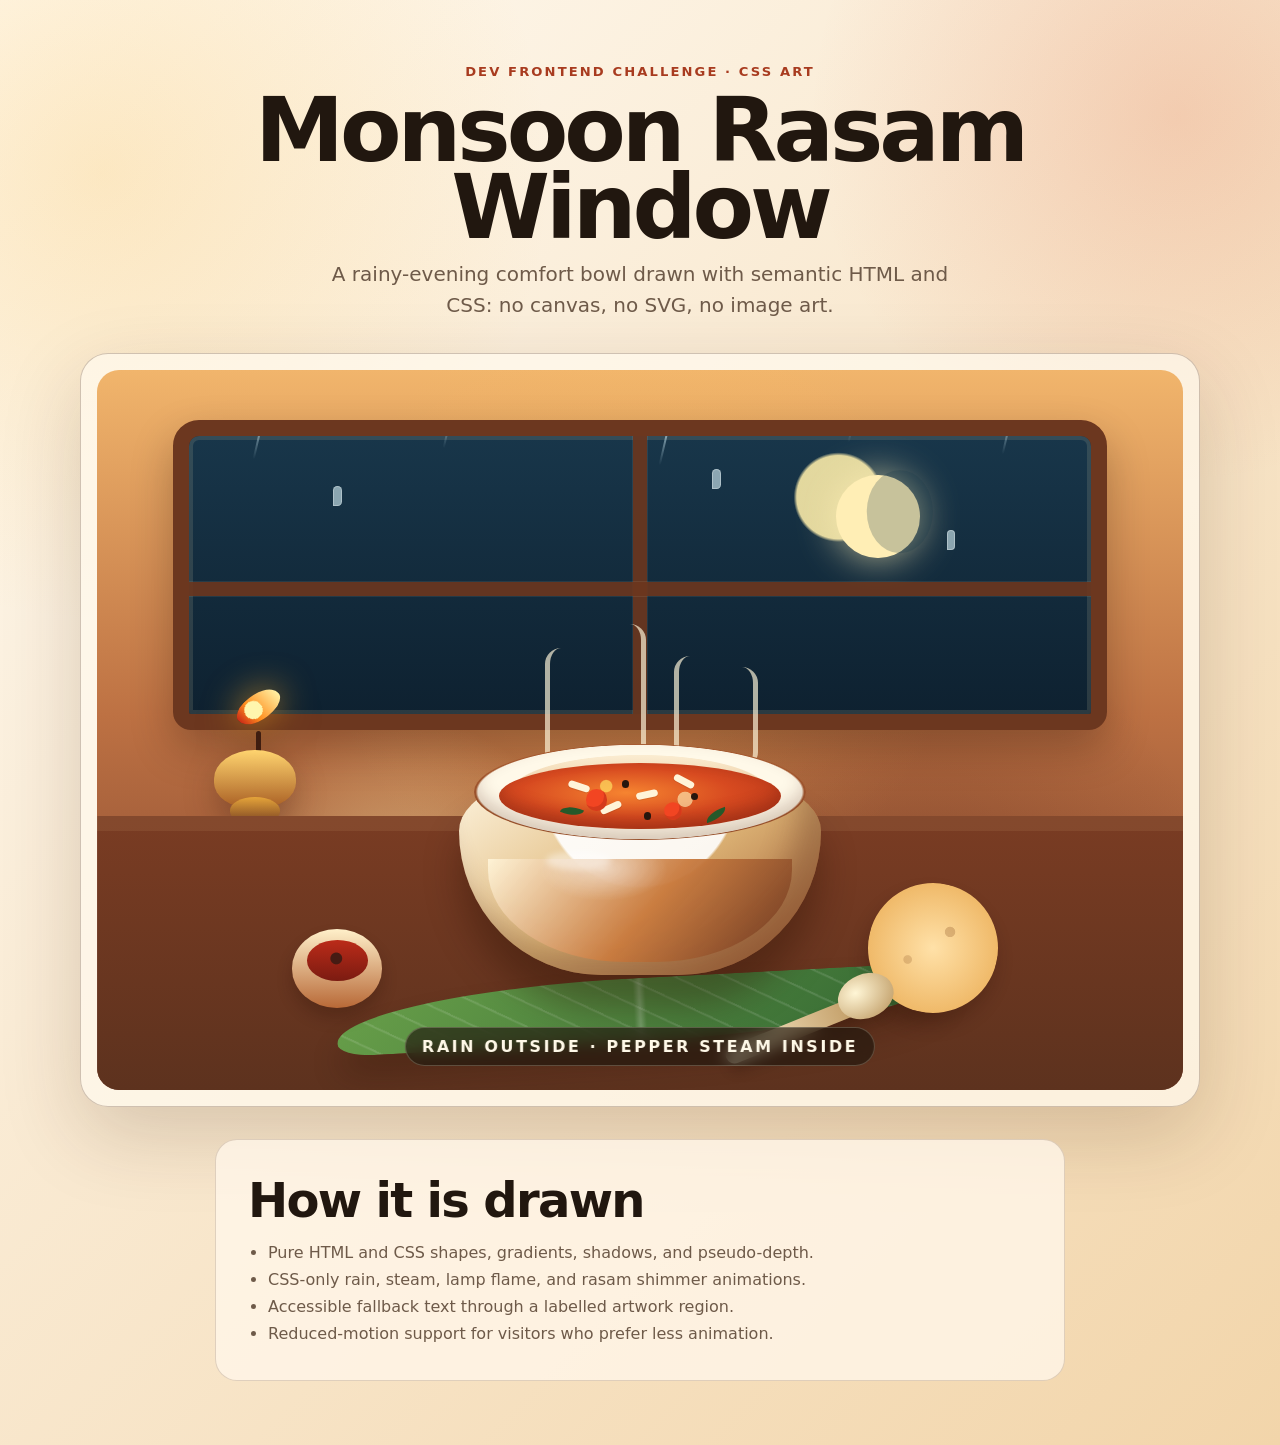
==== css-art/index.html @ fb539a8f "Add monsoon rasam CSS art entry" ====
<!doctype html>
<html lang="en">
  <head>
    <meta charset="utf-8" />
    <meta name="viewport" content="width=device-width, initial-scale=1" />
    <title>Monsoon Rasam Window | CSS Art</title>
    <meta
      name="description"
      content="A pure HTML and CSS comfort-food illustration of rasam rice on a rainy evening."
    />
    <meta property="og:title" content="Monsoon Rasam Window | CSS Art" />
    <meta
      property="og:description"
      content="A pure CSS comfort-food scene for the DEV Frontend Challenge."
    />
    <meta property="og:type" content="website" />
    <meta name="twitter:card" content="summary_large_image" />
    <link rel="stylesheet" href="styles.css" />
  </head>
  <body>
    <a class="skip-link" href="#artwork">Skip to artwork</a>

    <main class="page-shell">
      <header class="intro" aria-labelledby="page-title">
        <p class="eyebrow">DEV Frontend Challenge · CSS Art</p>
        <h1 id="page-title">
          <span>Monsoon</span>
          <span>Rasam</span>
          <span>Window</span>
        </h1>
        <p>
          A rainy-evening comfort bowl drawn with semantic HTML and CSS: no
          canvas, no SVG, no image art.
        </p>
      </header>

      <section
        id="artwork"
        class="art-card"
        aria-labelledby="art-title"
        tabindex="-1"
      >
        <div class="art-frame" role="img" aria-labelledby="art-title art-desc">
          <h2 id="art-title" class="sr-only">CSS art of rasam rice by a rainy window</h2>
          <p id="art-desc" class="sr-only">
            A warm bowl of rasam rice sits on a table with curry leaves, pepper,
            papad, a small pickle cup, drifting steam, a brass lamp, and a
            rain-speckled window behind it.
          </p>

          <div class="window" aria-hidden="true">
            <span class="moon"></span>
            <span class="window-cross vertical"></span>
            <span class="window-cross horizontal"></span>
            <span class="rain r1"></span>
            <span class="rain r2"></span>
            <span class="rain r3"></span>
            <span class="rain r4"></span>
            <span class="rain r5"></span>
            <span class="rain r6"></span>
            <span class="rain r7"></span>
            <span class="rain r8"></span>
            <span class="rain r9"></span>
            <span class="rain r10"></span>
            <span class="droplet d1"></span>
            <span class="droplet d2"></span>
            <span class="droplet d3"></span>
          </div>

          <div class="lamp" aria-hidden="true">
            <span class="flame"></span>
            <span class="wick"></span>
            <span class="lamp-bowl"></span>
            <span class="lamp-foot"></span>
          </div>

          <div class="table" aria-hidden="true">
            <span class="banana-leaf"></span>
            <span class="papad"></span>
            <span class="pickle-cup"><span></span></span>
            <span class="spoon"></span>
          </div>

          <div class="bowl-zone" aria-hidden="true">
            <span class="steam s1"></span>
            <span class="steam s2"></span>
            <span class="steam s3"></span>
            <span class="steam s4"></span>
            <div class="bowl">
              <span class="bowl-rim"></span>
              <span class="rasam"></span>
              <span class="rice-grain g1"></span>
              <span class="rice-grain g2"></span>
              <span class="rice-grain g3"></span>
              <span class="rice-grain g4"></span>
              <span class="tomato t1"></span>
              <span class="tomato t2"></span>
              <span class="pepper p1"></span>
              <span class="pepper p2"></span>
              <span class="pepper p3"></span>
              <span class="leaf l1"></span>
              <span class="leaf l2"></span>
              <span class="bowl-front"></span>
              <span class="shine"></span>
            </div>
          </div>

          <p class="caption" aria-hidden="true">
            rain outside · pepper steam inside
          </p>
        </div>
      </section>

      <section class="notes" aria-labelledby="notes-title">
        <h2 id="notes-title">How it is drawn</h2>
        <ul>
          <li>Pure HTML and CSS shapes, gradients, shadows, and pseudo-depth.</li>
          <li>CSS-only rain, steam, lamp flame, and rasam shimmer animations.</li>
          <li>Accessible fallback text through a labelled artwork region.</li>
          <li>Reduced-motion support for visitors who prefer less animation.</li>
        </ul>
      </section>
    </main>
  </body>
</html>
---- css-art/styles.css ----
:root {
  color-scheme: light;
  --ink: #21170f;
  --muted: #6e5a49;
  --paper: #fff6e8;
  --card: #f7dfb9;
  --wood: #5d321e;
  --night: #18364a;
  --night-deep: #0e2130;
  --rain: rgba(198, 227, 237, 0.72);
  --rasam: #d74a20;
  --rasam-deep: #a82e16;
  --rice: #fff4d9;
  --leaf: #326632;
  --leaf-bright: #69a04a;
  --gold: #f7b943;
  --focus: #0f68a8;
}

* {
  box-sizing: border-box;
}

html {
  scroll-behavior: smooth;
}

body {
  min-height: 100vh;
  margin: 0;
  overflow-x: hidden;
  color: var(--ink);
  font-family:
    Inter, ui-sans-serif, system-ui, -apple-system, BlinkMacSystemFont, "Segoe UI",
    sans-serif;
  background:
    radial-gradient(circle at 8% 12%, rgba(247, 185, 67, 0.24), transparent 28rem),
    radial-gradient(circle at 92% 8%, rgba(215, 74, 32, 0.18), transparent 23rem),
    linear-gradient(135deg, #fffaf1 0%, #f2d5aa 100%);
}

.skip-link {
  position: fixed;
  left: 1rem;
  top: 1rem;
  z-index: 10;
  padding: 0.7rem 1rem;
  color: #fff;
  background: var(--ink);
  border-radius: 999px;
  transform: translateY(-150%);
  transition: transform 160ms ease;
}

.skip-link:focus {
  transform: translateY(0);
}

.page-shell {
  width: min(1120px, calc(100% - 2rem));
  margin: 0 auto;
  padding: 4rem 0;
}

.intro {
  display: grid;
  gap: 0.8rem;
  max-width: 800px;
  margin: 0 auto 2rem;
  text-align: center;
  overflow-wrap: anywhere;
}

.eyebrow {
  margin: 0;
  color: #a83b1f;
  font-size: 0.82rem;
  font-weight: 900;
  letter-spacing: 0.16em;
  text-transform: uppercase;
}

h1,
h2,
p {
  margin-top: 0;
}

h1 {
  margin-bottom: 0;
  font-size: clamp(2.9rem, 7vw, 6.9rem);
  line-height: 0.86;
  letter-spacing: -0.045em;
}

h1 span {
  display: inline;
}

.intro p:last-child {
  max-width: 620px;
  margin: 0 auto;
  color: var(--muted);
  font-size: clamp(1rem, 2.2vw, 1.25rem);
  line-height: 1.55;
}

.art-card {
  padding: clamp(0.65rem, 2vw, 1rem);
  border: 1px solid rgba(60, 28, 12, 0.24);
  border-radius: 28px;
  background: rgba(255, 249, 238, 0.7);
  box-shadow: 0 28px 80px rgba(68, 35, 11, 0.18);
}

.art-card:focus {
  outline: 4px solid var(--focus);
  outline-offset: 6px;
}

.art-frame {
  position: relative;
  min-height: min(70vw, 720px);
  overflow: hidden;
  border-radius: 22px;
  background:
    radial-gradient(circle at 50% 33%, rgba(255, 199, 99, 0.26), transparent 20rem),
    linear-gradient(180deg, #f1b56c 0%, #bd7143 48%, #753d2b 100%);
  isolation: isolate;
}

.art-frame::before {
  content: "";
  position: absolute;
  inset: 0;
  z-index: -1;
  background:
    radial-gradient(circle at 28% 75%, rgba(255, 236, 169, 0.58), transparent 12rem),
    radial-gradient(circle at 76% 75%, rgba(94, 45, 28, 0.32), transparent 18rem);
}

.window {
  position: absolute;
  left: 7%;
  top: 7%;
  width: 86%;
  height: 43%;
  overflow: hidden;
  border: clamp(8px, 1.3vw, 16px) solid #6c371f;
  border-radius: 26px 26px 18px 18px;
  background:
    radial-gradient(circle at 72% 22%, rgba(255, 239, 171, 0.88) 0 2.6rem, transparent 2.8rem),
    linear-gradient(180deg, var(--night) 0%, var(--night-deep) 100%);
  box-shadow:
    inset 0 0 0 4px rgba(255, 235, 185, 0.12),
    0 18px 42px rgba(33, 16, 8, 0.28);
}

.moon {
  position: absolute;
  right: 19%;
  top: 14%;
  width: 5.2rem;
  aspect-ratio: 1;
  border-radius: 50%;
  background: #ffeeb5;
  box-shadow: 0 0 38px rgba(255, 238, 181, 0.72);
}

.moon::after {
  content: "";
  position: absolute;
  inset: 0 0 0 1.1rem;
  border-radius: 50%;
  background: rgba(24, 54, 74, 0.24);
  transform: translate(0.8rem, -0.3rem);
}

.window-cross {
  position: absolute;
  background: rgba(108, 55, 31, 0.9);
  box-shadow: 0 0 0 1px rgba(255, 240, 204, 0.08);
}

.window-cross.vertical {
  left: calc(50% - 0.45rem);
  top: 0;
  width: 0.9rem;
  height: 100%;
}

.window-cross.horizontal {
  left: 0;
  top: calc(55% - 0.45rem);
  width: 100%;
  height: 0.9rem;
}

.rain {
  position: absolute;
  width: 2px;
  height: 4.6rem;
  border-radius: 999px;
  background: linear-gradient(180deg, transparent, var(--rain), transparent);
  transform: rotate(13deg);
  animation: rain-fall 950ms linear infinite;
}

.r1 { left: 8%; top: -18%; animation-delay: -120ms; }
.r2 { left: 18%; top: -35%; animation-delay: -420ms; }
.r3 { left: 29%; top: -22%; animation-delay: -620ms; }
.r4 { left: 41%; top: -40%; animation-delay: -60ms; }
.r5 { left: 53%; top: -16%; animation-delay: -320ms; }
.r6 { left: 63%; top: -33%; animation-delay: -520ms; }
.r7 { left: 74%; top: -24%; animation-delay: -720ms; }
.r8 { left: 83%; top: -39%; animation-delay: -220ms; }
.r9 { left: 91%; top: -20%; animation-delay: -820ms; }
.r10 { left: 35%; top: -50%; animation-delay: -270ms; }

.droplet {
  position: absolute;
  width: 0.55rem;
  height: 1.25rem;
  border-radius: 999px 999px 999px 40%;
  background: rgba(212, 237, 244, 0.62);
  box-shadow: inset 0 0 0 1px rgba(255, 255, 255, 0.3);
  animation: droplet-slide 4.6s ease-in-out infinite;
}

.d1 { left: 16%; top: 18%; }
.d2 { left: 58%; top: 12%; animation-delay: -1.8s; }
.d3 { left: 84%; top: 34%; animation-delay: -2.7s; }

.table {
  position: absolute;
  inset: auto 0 0;
  height: 38%;
  background:
    linear-gradient(90deg, rgba(255, 255, 255, 0.05) 0 1px, transparent 1px 6rem),
    linear-gradient(180deg, #7a3c23 0%, var(--wood) 100%);
  box-shadow: inset 0 15px 0 rgba(255, 223, 165, 0.08);
}

.banana-leaf {
  position: absolute;
  left: 22%;
  bottom: 18%;
  width: 56%;
  height: 23%;
  border-radius: 50% 6% 50% 6% / 80% 20% 80% 20%;
  background:
    linear-gradient(90deg, transparent 49%, rgba(255, 255, 255, 0.22) 50%, transparent 51%),
    repeating-linear-gradient(28deg, transparent 0 1.2rem, rgba(255, 255, 255, 0.12) 1.25rem 1.35rem),
    linear-gradient(135deg, var(--leaf-bright), var(--leaf));
  transform: rotate(-3deg);
  box-shadow: 0 20px 30px rgba(34, 12, 4, 0.24);
}

.bowl-zone {
  position: absolute;
  left: 50%;
  bottom: 16%;
  width: min(38vw, 430px);
  aspect-ratio: 1.25;
  transform: translateX(-50%);
}

.bowl {
  position: absolute;
  left: 8%;
  right: 8%;
  bottom: 0;
  height: 62%;
  border-radius: 50% 50% 42% 42% / 35% 35% 72% 72%;
  background:
    radial-gradient(ellipse at 50% 10%, rgba(255, 255, 255, 0.9) 0 38%, transparent 39%),
    linear-gradient(145deg, #fff8e6 0%, #e0b879 52%, #9b552e 100%);
  box-shadow:
    inset -22px -28px 28px rgba(93, 50, 30, 0.32),
    0 32px 34px rgba(41, 14, 4, 0.34);
}

.bowl-rim {
  position: absolute;
  left: 4%;
  top: -8%;
  width: 92%;
  height: 45%;
  border-radius: 50%;
  background:
    radial-gradient(ellipse at 50% 50%, transparent 0 54%, #fff9e9 55% 69%, #a85c32 70%),
    linear-gradient(180deg, #fff7e1, #d99b58);
  box-shadow: inset 0 -10px 18px rgba(82, 38, 20, 0.24);
}

.rasam {
  position: absolute;
  left: 11%;
  top: 1%;
  width: 78%;
  height: 31%;
  border-radius: 50%;
  background:
    radial-gradient(circle at 38% 35%, rgba(255, 223, 97, 0.7) 0 0.35rem, transparent 0.42rem),
    radial-gradient(circle at 66% 55%, rgba(255, 245, 190, 0.6) 0 0.45rem, transparent 0.5rem),
    radial-gradient(ellipse at 45% 45%, #f68430 0%, var(--rasam) 48%, var(--rasam-deep) 100%);
  box-shadow: inset 0 -9px 15px rgba(94, 23, 9, 0.28);
  animation: rasam-shimmer 3.2s ease-in-out infinite;
}

.rice-grain,
.tomato,
.pepper,
.leaf {
  position: absolute;
  z-index: 2;
}

.rice-grain {
  width: 1.4rem;
  height: 0.45rem;
  border-radius: 999px;
  background: var(--rice);
  box-shadow: 0 1px 0 rgba(97, 45, 20, 0.14);
}

.g1 { left: 30%; top: 10%; transform: rotate(18deg); }
.g2 { left: 49%; top: 14%; transform: rotate(-12deg); }
.g3 { left: 59%; top: 8%; transform: rotate(28deg); }
.g4 { left: 39%; top: 20%; transform: rotate(-24deg); }

.tomato {
  width: 1.35rem;
  aspect-ratio: 1;
  border-radius: 50%;
  background: #f24522;
  box-shadow: inset -3px -4px 0 rgba(122, 21, 11, 0.24);
}

.t1 { left: 35%; top: 13%; }
.t2 { left: 56%; top: 18%; transform: scale(0.8); }

.pepper {
  width: 0.45rem;
  aspect-ratio: 1;
  border-radius: 50%;
  background: #27160e;
}

.p1 { left: 45%; top: 9%; }
.p2 { left: 64%; top: 15%; }
.p3 { left: 51%; top: 24%; }

.leaf {
  width: 1.35rem;
  height: 0.62rem;
  border-radius: 100% 0;
  background: #25592a;
}

.l1 { left: 28%; top: 21%; transform: rotate(22deg); }
.l2 { left: 68%; top: 23%; transform: rotate(-18deg); }

.bowl-front {
  position: absolute;
  left: 8%;
  right: 8%;
  bottom: 6%;
  height: 48%;
  border-radius: 0 0 45% 45% / 0 0 90% 90%;
  background:
    radial-gradient(ellipse at 38% 10%, rgba(255, 255, 255, 0.48), transparent 24%),
    linear-gradient(130deg, rgba(255, 246, 218, 0.9), rgba(201, 123, 63, 0.96) 52%, rgba(104, 52, 31, 0.92));
}

.shine {
  position: absolute;
  left: 24%;
  top: 42%;
  width: 18%;
  height: 9%;
  border-radius: 50%;
  background: rgba(255, 255, 255, 0.42);
  filter: blur(3px);
}

.steam {
  position: absolute;
  bottom: 60%;
  width: 2rem;
  height: 8rem;
  border-radius: 999px;
  border-left: 0.34rem solid rgba(255, 246, 218, 0.68);
  filter: blur(0.3px);
  animation: steam-rise 4.4s ease-in-out infinite;
}

.s1 { left: 28%; height: 7.5rem; animation-delay: -0.2s; }
.s2 { left: 44%; height: 9rem; animation-delay: -1.3s; transform: scaleX(-1); }
.s3 { left: 58%; height: 7rem; animation-delay: -2.2s; }
.s4 { left: 70%; height: 6.3rem; animation-delay: -3s; transform: scaleX(-1); }

.papad {
  position: absolute;
  right: 17%;
  bottom: 28%;
  width: min(13vw, 130px);
  aspect-ratio: 1;
  border-radius: 50%;
  background:
    radial-gradient(circle at 60% 35%, rgba(126, 68, 23, 0.26) 0 0.3rem, transparent 0.35rem),
    radial-gradient(circle at 33% 63%, rgba(126, 68, 23, 0.21) 0 0.24rem, transparent 0.3rem),
    radial-gradient(circle at 50% 50%, #ffe1a8 0%, #e9a94f 100%);
  transform: rotate(13deg);
  box-shadow: 0 12px 18px rgba(37, 13, 4, 0.24);
}

.pickle-cup {
  position: absolute;
  left: 18%;
  bottom: 30%;
  width: min(9vw, 90px);
  aspect-ratio: 1.15;
  border-radius: 50%;
  background: linear-gradient(180deg, #fff0ca, #b86937);
  box-shadow: 0 10px 16px rgba(37, 13, 4, 0.24);
}

.pickle-cup span {
  position: absolute;
  inset: 14% 16% 34%;
  border-radius: 50%;
  background:
    radial-gradient(circle at 48% 45%, #461b13 0 0.34rem, transparent 0.4rem),
    linear-gradient(180deg, #bb2b19, #7b1b11);
}

.spoon {
  position: absolute;
  right: 27%;
  bottom: 20%;
  width: min(18vw, 170px);
  height: 1.1rem;
  border-radius: 999px;
  background: linear-gradient(90deg, #fff4d5, #c7a46f 74%, #755331);
  transform: rotate(-22deg);
  box-shadow: 0 9px 12px rgba(37, 13, 4, 0.22);
}

.spoon::before {
  content: "";
  position: absolute;
  right: -0.7rem;
  top: -1.1rem;
  width: 3.6rem;
  height: 2.7rem;
  border-radius: 50%;
  background: radial-gradient(ellipse at 35% 35%, #fff6d6, #b89158);
}

.lamp {
  position: absolute;
  left: 9%;
  bottom: 34%;
  width: min(12vw, 120px);
  height: min(18vw, 170px);
  filter: drop-shadow(0 13px 15px rgba(32, 11, 4, 0.25));
}

.flame {
  position: absolute;
  left: 42%;
  top: 5%;
  width: 1.7rem;
  height: 3rem;
  border-radius: 65% 35% 65% 35%;
  background:
    radial-gradient(circle at 45% 62%, #fff6ad 0 27%, transparent 28%),
    linear-gradient(180deg, #fff1a4, #ff8f1f 65%, #ca2b16);
  transform: rotate(45deg);
  animation: flame-dance 1.2s ease-in-out infinite;
  box-shadow: 0 0 34px rgba(255, 176, 48, 0.7);
}

.wick {
  position: absolute;
  left: 51%;
  top: 33%;
  width: 0.3rem;
  height: 2.2rem;
  border-radius: 999px;
  background: #3f1d10;
}

.lamp-bowl {
  position: absolute;
  left: 16%;
  bottom: 22%;
  width: 68%;
  height: 34%;
  border-radius: 50% 50% 44% 44%;
  background: linear-gradient(180deg, #ffd46f, #a95f24);
}

.lamp-foot {
  position: absolute;
  left: 29%;
  bottom: 12%;
  width: 42%;
  height: 16%;
  border-radius: 50%;
  background: linear-gradient(180deg, #e5a43a, #743d20);
}

.caption {
  position: absolute;
  left: 50%;
  bottom: 1.5rem;
  width: max-content;
  max-width: calc(100% - 2rem);
  margin: 0;
  padding: 0.55rem 1rem;
  color: #fff9e8;
  font-size: clamp(0.8rem, 1.7vw, 1rem);
  font-weight: 900;
  letter-spacing: 0.16em;
  text-transform: uppercase;
  background: rgba(33, 23, 15, 0.66);
  border: 1px solid rgba(255, 244, 217, 0.22);
  border-radius: 999px;
  transform: translateX(-50%);
  backdrop-filter: blur(8px);
}

.notes {
  max-width: 850px;
  margin: 2rem auto 0;
  padding: clamp(1.2rem, 3vw, 2rem);
  border-radius: 22px;
  background: rgba(255, 246, 232, 0.82);
  border: 1px solid rgba(87, 45, 20, 0.18);
}

.notes h2 {
  margin-bottom: 0.7rem;
  font-size: clamp(1.7rem, 4vw, 3rem);
  letter-spacing: -0.035em;
}

.notes ul {
  margin: 0;
  padding-left: 1.25rem;
  color: var(--muted);
  line-height: 1.7;
}

.sr-only {
  position: absolute;
  width: 1px;
  height: 1px;
  overflow: hidden;
  clip: rect(0, 0, 0, 0);
  white-space: nowrap;
}

@keyframes rain-fall {
  from {
    transform: translate3d(0, -35%, 0) rotate(13deg);
  }
  to {
    transform: translate3d(-1.5rem, 155%, 0) rotate(13deg);
  }
}

@keyframes droplet-slide {
  0%,
  25% {
    transform: translateY(0);
    opacity: 0.85;
  }
  70% {
    opacity: 0.48;
  }
  100% {
    transform: translateY(12rem);
    opacity: 0;
  }
}

@keyframes steam-rise {
  0% {
    opacity: 0;
    transform: translateY(1.3rem) scale(0.78);
  }
  35% {
    opacity: 0.78;
  }
  100% {
    opacity: 0;
    transform: translateY(-3rem) scale(1.18);
  }
}

@keyframes rasam-shimmer {
  0%,
  100% {
    filter: saturate(1);
    transform: scale(1);
  }
  50% {
    filter: saturate(1.16) brightness(1.04);
    transform: scale(1.012);
  }
}

@keyframes flame-dance {
  0%,
  100% {
    transform: rotate(43deg) scale(0.96);
  }
  50% {
    transform: rotate(49deg) scale(1.04);
  }
}

@media (max-width: 720px) {
  .eyebrow {
    max-width: 20rem;
    margin-inline: auto;
    font-size: 0.72rem;
    line-height: 1.35;
    letter-spacing: 0.1em;
  }

  h1 {
    font-size: clamp(2.25rem, 10.8vw, 3.25rem);
    line-height: 0.92;
    letter-spacing: -0.045em;
  }

  h1 span {
    display: block;
  }

  .page-shell {
    width: min(100% - 1rem, 1120px);
    padding-block: 2rem;
  }

  .art-frame {
    min-height: 760px;
  }

  .window {
    left: 5%;
    top: 5%;
    width: 90%;
    height: 39%;
  }

  .bowl-zone {
    width: min(82vw, 380px);
    bottom: 16%;
  }

  .lamp {
    left: 7%;
    bottom: 39%;
    width: 84px;
    height: 126px;
  }

  .papad {
    right: 8%;
    bottom: 31%;
    width: 92px;
  }

  .pickle-cup {
    left: 8%;
    bottom: 28%;
    width: 72px;
  }

  .banana-leaf {
    left: 7%;
    width: 86%;
    height: 18%;
  }

  .spoon {
    right: 18%;
    bottom: 20%;
    width: 128px;
  }

  .caption {
    width: auto;
    max-width: calc(100% - 1rem);
    text-align: center;
    white-space: normal;
  }
}

@media (max-width: 430px) {
  .art-card {
    padding: 0.45rem;
    border-radius: 20px;
  }

  .art-frame {
    border-radius: 16px;
  }

  .intro p:last-child {
    font-size: 1rem;
    max-width: 21rem;
  }
}

@media (prefers-reduced-motion: reduce) {
  *,
  *::before,
  *::after {
    scroll-behavior: auto !important;
    animation-duration: 0.01ms !important;
    animation-iteration-count: 1 !important;
    transition-duration: 0.01ms !important;
  }
}
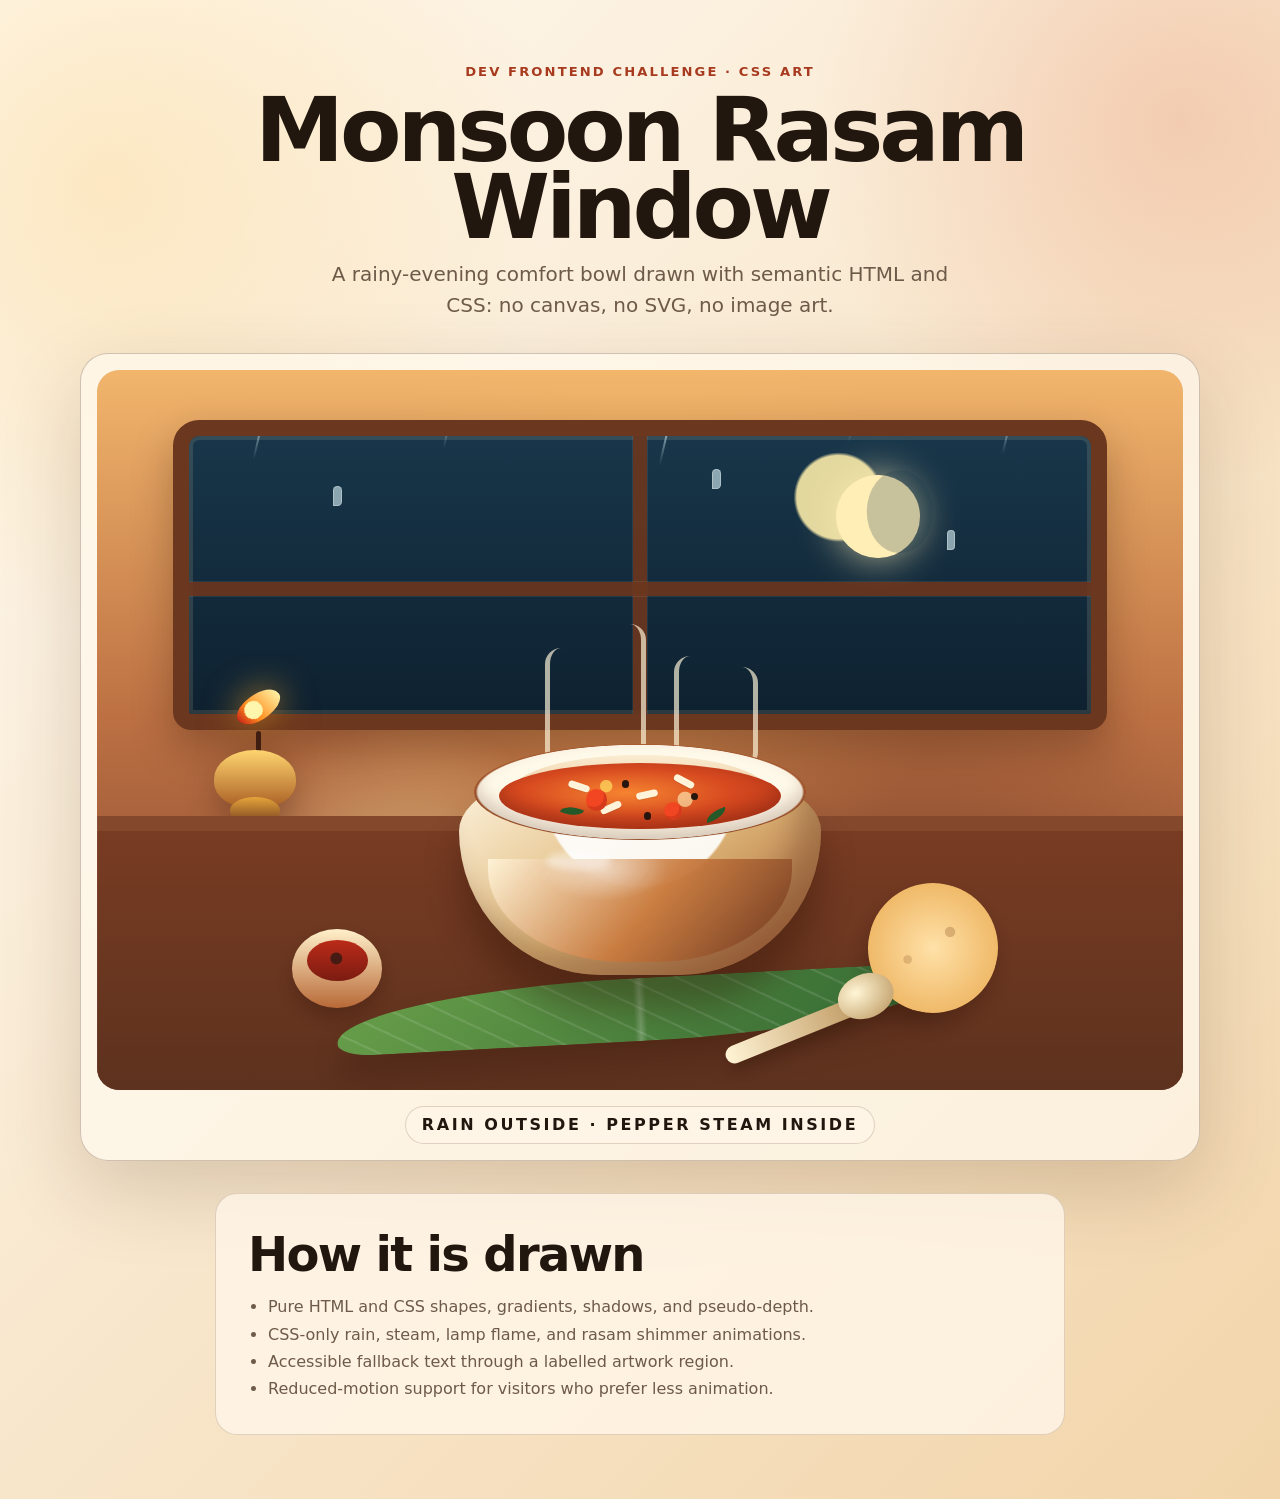
==== commit fac7f472: "Move CSS art caption below frame" ====
--- a/css-art/index.html
+++ b/css-art/index.html
@@ -105,10 +105,8 @@
             </div>
           </div>
 
-          <p class="caption" aria-hidden="true">
-            rain outside · pepper steam inside
-          </p>
         </div>
+        <p class="art-caption">rain outside · pepper steam inside</p>
       </section>
 
       <section class="notes" aria-labelledby="notes-title">
--- a/css-art/styles.css
+++ b/css-art/styles.css
@@ -512,24 +512,20 @@
   background: linear-gradient(180deg, #e5a43a, #743d20);
 }
 
-.caption {
-  position: absolute;
-  left: 50%;
-  bottom: 1.5rem;
-  width: max-content;
-  max-width: calc(100% - 2rem);
-  margin: 0;
+.art-caption {
+  width: fit-content;
+  max-width: 100%;
+  margin: 1rem auto 0;
   padding: 0.55rem 1rem;
-  color: #fff9e8;
+  color: var(--ink);
   font-size: clamp(0.8rem, 1.7vw, 1rem);
   font-weight: 900;
   letter-spacing: 0.16em;
+  text-align: center;
   text-transform: uppercase;
-  background: rgba(33, 23, 15, 0.66);
-  border: 1px solid rgba(255, 244, 217, 0.22);
+  background: rgba(255, 246, 232, 0.72);
+  border: 1px solid rgba(87, 45, 20, 0.18);
   border-radius: 999px;
-  transform: translateX(-50%);
-  backdrop-filter: blur(8px);
 }
 
 .notes {
@@ -694,10 +690,9 @@
     width: 128px;
   }
 
-  .caption {
+  .art-caption {
     width: auto;
     max-width: calc(100% - 1rem);
-    text-align: center;
     white-space: normal;
   }
 }
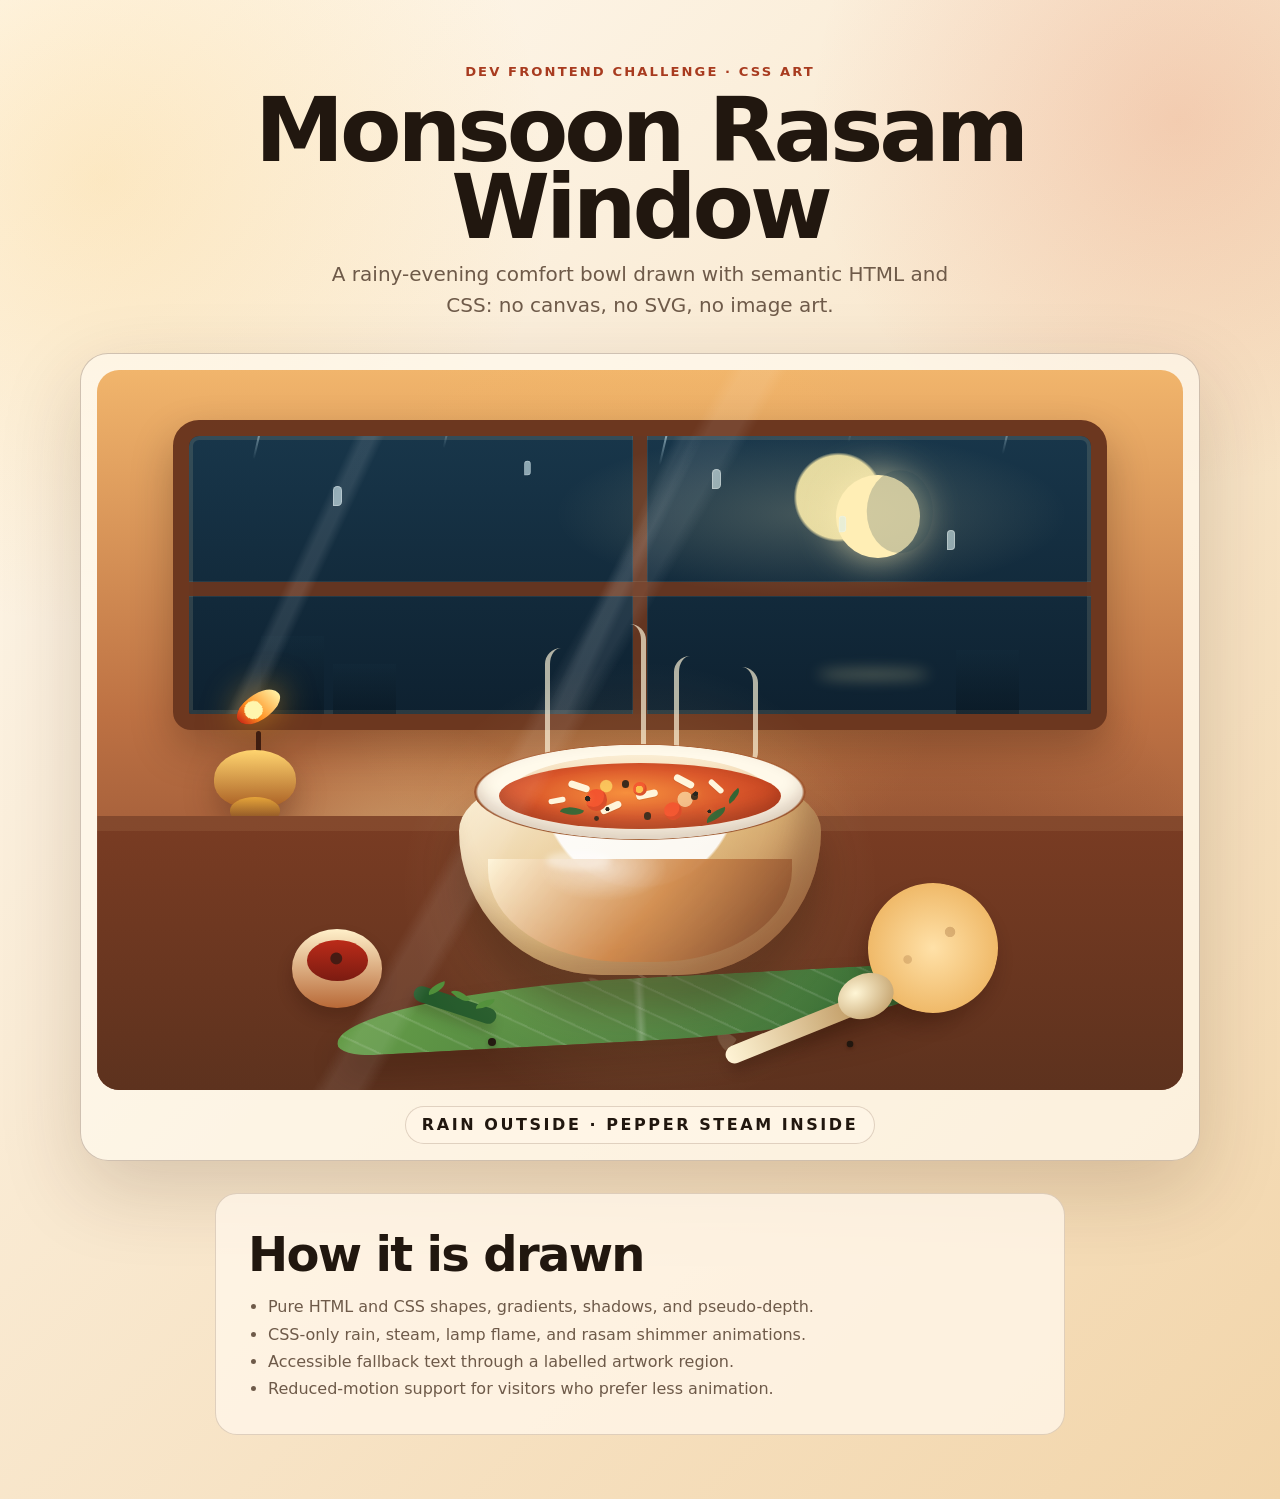
==== commit 87523a84: "Enhance monsoon rasam CSS art detail" ====
--- a/css-art/index.html
+++ b/css-art/index.html
@@ -49,7 +49,11 @@
           </p>
 
           <div class="window" aria-hidden="true">
+            <span class="skyline k1"></span>
+            <span class="skyline k2"></span>
+            <span class="skyline k3"></span>
             <span class="moon"></span>
+            <span class="moon-reflection"></span>
             <span class="window-cross vertical"></span>
             <span class="window-cross horizontal"></span>
             <span class="rain r1"></span>
@@ -62,9 +66,15 @@
             <span class="rain r8"></span>
             <span class="rain r9"></span>
             <span class="rain r10"></span>
+            <span class="rain r11"></span>
+            <span class="rain r12"></span>
+            <span class="rain r13"></span>
+            <span class="rain r14"></span>
             <span class="droplet d1"></span>
             <span class="droplet d2"></span>
             <span class="droplet d3"></span>
+            <span class="droplet d4"></span>
+            <span class="droplet d5"></span>
           </div>
 
           <div class="lamp" aria-hidden="true">
@@ -75,9 +85,14 @@
           </div>
 
           <div class="table" aria-hidden="true">
+            <span class="kolam"></span>
             <span class="banana-leaf"></span>
             <span class="papad"></span>
             <span class="pickle-cup"><span></span></span>
+            <span class="pepper-scatter ps1"></span>
+            <span class="pepper-scatter ps2"></span>
+            <span class="pepper-scatter ps3"></span>
+            <span class="curry-sprig"><span></span><span></span><span></span></span>
             <span class="spoon"></span>
           </div>
 
@@ -93,13 +108,20 @@
               <span class="rice-grain g2"></span>
               <span class="rice-grain g3"></span>
               <span class="rice-grain g4"></span>
+              <span class="rice-grain g5"></span>
+              <span class="rice-grain g6"></span>
               <span class="tomato t1"></span>
               <span class="tomato t2"></span>
+              <span class="tomato t3"></span>
               <span class="pepper p1"></span>
               <span class="pepper p2"></span>
               <span class="pepper p3"></span>
+              <span class="pepper p4"></span>
+              <span class="pepper p5"></span>
               <span class="leaf l1"></span>
               <span class="leaf l2"></span>
+              <span class="leaf l3"></span>
+              <span class="tempering"></span>
               <span class="bowl-front"></span>
               <span class="shine"></span>
             </div>
--- a/css-art/styles.css
+++ b/css-art/styles.css
@@ -139,6 +139,17 @@
     radial-gradient(circle at 76% 75%, rgba(94, 45, 28, 0.32), transparent 18rem);
 }
 
+.art-frame::after {
+  content: "";
+  position: absolute;
+  inset: 0;
+  pointer-events: none;
+  background:
+    radial-gradient(ellipse at 50% 72%, rgba(255, 225, 151, 0.18), transparent 31%),
+    linear-gradient(120deg, transparent 0 42%, rgba(255, 255, 255, 0.08) 43% 45%, transparent 46% 100%);
+  mix-blend-mode: screen;
+}
+
 .window {
   position: absolute;
   left: 7%;
@@ -156,6 +167,39 @@
     0 18px 42px rgba(33, 16, 8, 0.28);
 }
 
+.window::after {
+  content: "";
+  position: absolute;
+  inset: 0;
+  pointer-events: none;
+  background:
+    linear-gradient(115deg, transparent 0 16%, rgba(255, 255, 255, 0.1) 17% 18%, transparent 19% 47%, rgba(255, 255, 255, 0.08) 48% 49%, transparent 50%),
+    radial-gradient(ellipse at 69% 28%, rgba(255, 238, 181, 0.2), transparent 16rem);
+}
+
+.skyline {
+  position: absolute;
+  bottom: 0;
+  width: 7%;
+  background: linear-gradient(180deg, rgba(26, 56, 73, 0.2), rgba(7, 20, 30, 0.72));
+  opacity: 0.64;
+}
+
+.k1 {
+  left: 8%;
+  height: 28%;
+}
+
+.k2 {
+  left: 16%;
+  height: 18%;
+}
+
+.k3 {
+  right: 8%;
+  height: 23%;
+}
+
 .moon {
   position: absolute;
   right: 19%;
@@ -174,6 +218,18 @@
   border-radius: 50%;
   background: rgba(24, 54, 74, 0.24);
   transform: translate(0.8rem, -0.3rem);
+}
+
+.moon-reflection {
+  position: absolute;
+  right: 18%;
+  bottom: 12%;
+  width: 7rem;
+  height: 0.7rem;
+  border-radius: 50%;
+  background: rgba(255, 239, 171, 0.28);
+  filter: blur(7px);
+  animation: reflection-pulse 3.8s ease-in-out infinite;
 }
 
 .window-cross {
@@ -216,6 +272,10 @@
 .r8 { left: 83%; top: -39%; animation-delay: -220ms; }
 .r9 { left: 91%; top: -20%; animation-delay: -820ms; }
 .r10 { left: 35%; top: -50%; animation-delay: -270ms; }
+.r11 { left: 14%; top: -48%; animation-delay: -760ms; }
+.r12 { left: 47%; top: -54%; animation-delay: -510ms; }
+.r13 { left: 69%; top: -49%; animation-delay: -940ms; }
+.r14 { left: 96%; top: -44%; animation-delay: -160ms; }
 
 .droplet {
   position: absolute;
@@ -230,6 +290,8 @@
 .d1 { left: 16%; top: 18%; }
 .d2 { left: 58%; top: 12%; animation-delay: -1.8s; }
 .d3 { left: 84%; top: 34%; animation-delay: -2.7s; }
+.d4 { left: 37%; top: 8%; animation-delay: -3.4s; transform: scale(0.72); }
+.d5 { left: 72%; top: 28%; animation-delay: -0.9s; transform: scale(0.82); }
 
 .table {
   position: absolute;
@@ -239,6 +301,23 @@
     linear-gradient(90deg, rgba(255, 255, 255, 0.05) 0 1px, transparent 1px 6rem),
     linear-gradient(180deg, #7a3c23 0%, var(--wood) 100%);
   box-shadow: inset 0 15px 0 rgba(255, 223, 165, 0.08);
+}
+
+.kolam {
+  position: absolute;
+  left: 50%;
+  bottom: 2%;
+  width: min(26vw, 260px);
+  aspect-ratio: 1;
+  border-radius: 50%;
+  opacity: 0.28;
+  transform: translateX(-50%) rotate(45deg) scaleY(0.42);
+  background:
+    radial-gradient(circle, transparent 0 19%, rgba(255, 241, 205, 0.85) 20% 22%, transparent 23%),
+    radial-gradient(circle at 50% 0%, rgba(255, 241, 205, 0.72) 0 6%, transparent 7%),
+    radial-gradient(circle at 100% 50%, rgba(255, 241, 205, 0.72) 0 6%, transparent 7%),
+    radial-gradient(circle at 50% 100%, rgba(255, 241, 205, 0.72) 0 6%, transparent 7%),
+    radial-gradient(circle at 0% 50%, rgba(255, 241, 205, 0.72) 0 6%, transparent 7%);
 }
 
 .banana-leaf {
@@ -328,6 +407,8 @@
 .g2 { left: 49%; top: 14%; transform: rotate(-12deg); }
 .g3 { left: 59%; top: 8%; transform: rotate(28deg); }
 .g4 { left: 39%; top: 20%; transform: rotate(-24deg); }
+.g5 { left: 68%; top: 10%; transform: rotate(42deg) scale(0.82); }
+.g6 { left: 24%; top: 17%; transform: rotate(-10deg) scale(0.78); }
 
 .tomato {
   width: 1.35rem;
@@ -339,6 +420,7 @@
 
 .t1 { left: 35%; top: 13%; }
 .t2 { left: 56%; top: 18%; transform: scale(0.8); }
+.t3 { left: 47%; top: 8%; transform: scale(0.62); }
 
 .pepper {
   width: 0.45rem;
@@ -350,6 +432,8 @@
 .p1 { left: 45%; top: 9%; }
 .p2 { left: 64%; top: 15%; }
 .p3 { left: 51%; top: 24%; }
+.p4 { left: 70%; top: 24%; transform: scale(0.78); }
+.p5 { left: 37%; top: 25%; transform: scale(0.7); }
 
 .leaf {
   width: 1.35rem;
@@ -360,6 +444,24 @@
 
 .l1 { left: 28%; top: 21%; transform: rotate(22deg); }
 .l2 { left: 68%; top: 23%; transform: rotate(-18deg); }
+.l3 { left: 73%; top: 14%; transform: rotate(-38deg) scale(0.75); }
+
+.tempering {
+  position: absolute;
+  left: 31%;
+  top: 6%;
+  z-index: 2;
+  width: 42%;
+  height: 26%;
+  border-radius: 50%;
+  background:
+    radial-gradient(circle at 11% 45%, #111 0 0.16rem, transparent 0.18rem),
+    radial-gradient(circle at 24% 64%, #111 0 0.12rem, transparent 0.14rem),
+    radial-gradient(circle at 82% 36%, #111 0 0.14rem, transparent 0.16rem),
+    radial-gradient(circle at 91% 68%, #111 0 0.11rem, transparent 0.13rem),
+    radial-gradient(circle at 45% 28%, rgba(255, 219, 76, 0.76) 0 0.22rem, transparent 0.24rem);
+  filter: drop-shadow(0 0 3px rgba(255, 213, 79, 0.35));
+}
 
 .bowl-front {
   position: absolute;
@@ -434,6 +536,44 @@
     radial-gradient(circle at 48% 45%, #461b13 0 0.34rem, transparent 0.4rem),
     linear-gradient(180deg, #bb2b19, #7b1b11);
 }
+
+.pepper-scatter {
+  position: absolute;
+  width: 0.52rem;
+  aspect-ratio: 1;
+  border-radius: 50%;
+  background: #21170f;
+  box-shadow: 0 2px 4px rgba(32, 12, 3, 0.26);
+}
+
+.ps1 { left: 36%; bottom: 16%; }
+.ps2 { left: 69%; bottom: 15%; transform: scale(0.82); }
+.ps3 { right: 30%; bottom: 32%; transform: scale(0.72); }
+
+.curry-sprig {
+  position: absolute;
+  left: 29%;
+  bottom: 28%;
+  width: min(9vw, 86px);
+  height: 1rem;
+  border-radius: 999px;
+  background: #245a2b;
+  transform: rotate(18deg);
+  box-shadow: 0 8px 12px rgba(32, 12, 3, 0.18);
+}
+
+.curry-sprig span {
+  position: absolute;
+  top: -0.42rem;
+  width: 1.2rem;
+  height: 0.58rem;
+  border-radius: 100% 0;
+  background: #4f8f39;
+}
+
+.curry-sprig span:nth-child(1) { left: 13%; transform: rotate(-35deg); }
+.curry-sprig span:nth-child(2) { left: 42%; transform: rotate(28deg); }
+.curry-sprig span:nth-child(3) { right: 6%; transform: rotate(-20deg); }
 
 .spoon {
   position: absolute;
@@ -609,6 +749,18 @@
   }
 }
 
+@keyframes reflection-pulse {
+  0%,
+  100% {
+    opacity: 0.2;
+    transform: scaleX(0.82);
+  }
+  50% {
+    opacity: 0.46;
+    transform: scaleX(1.05);
+  }
+}
+
 @keyframes flame-dance {
   0%,
   100% {
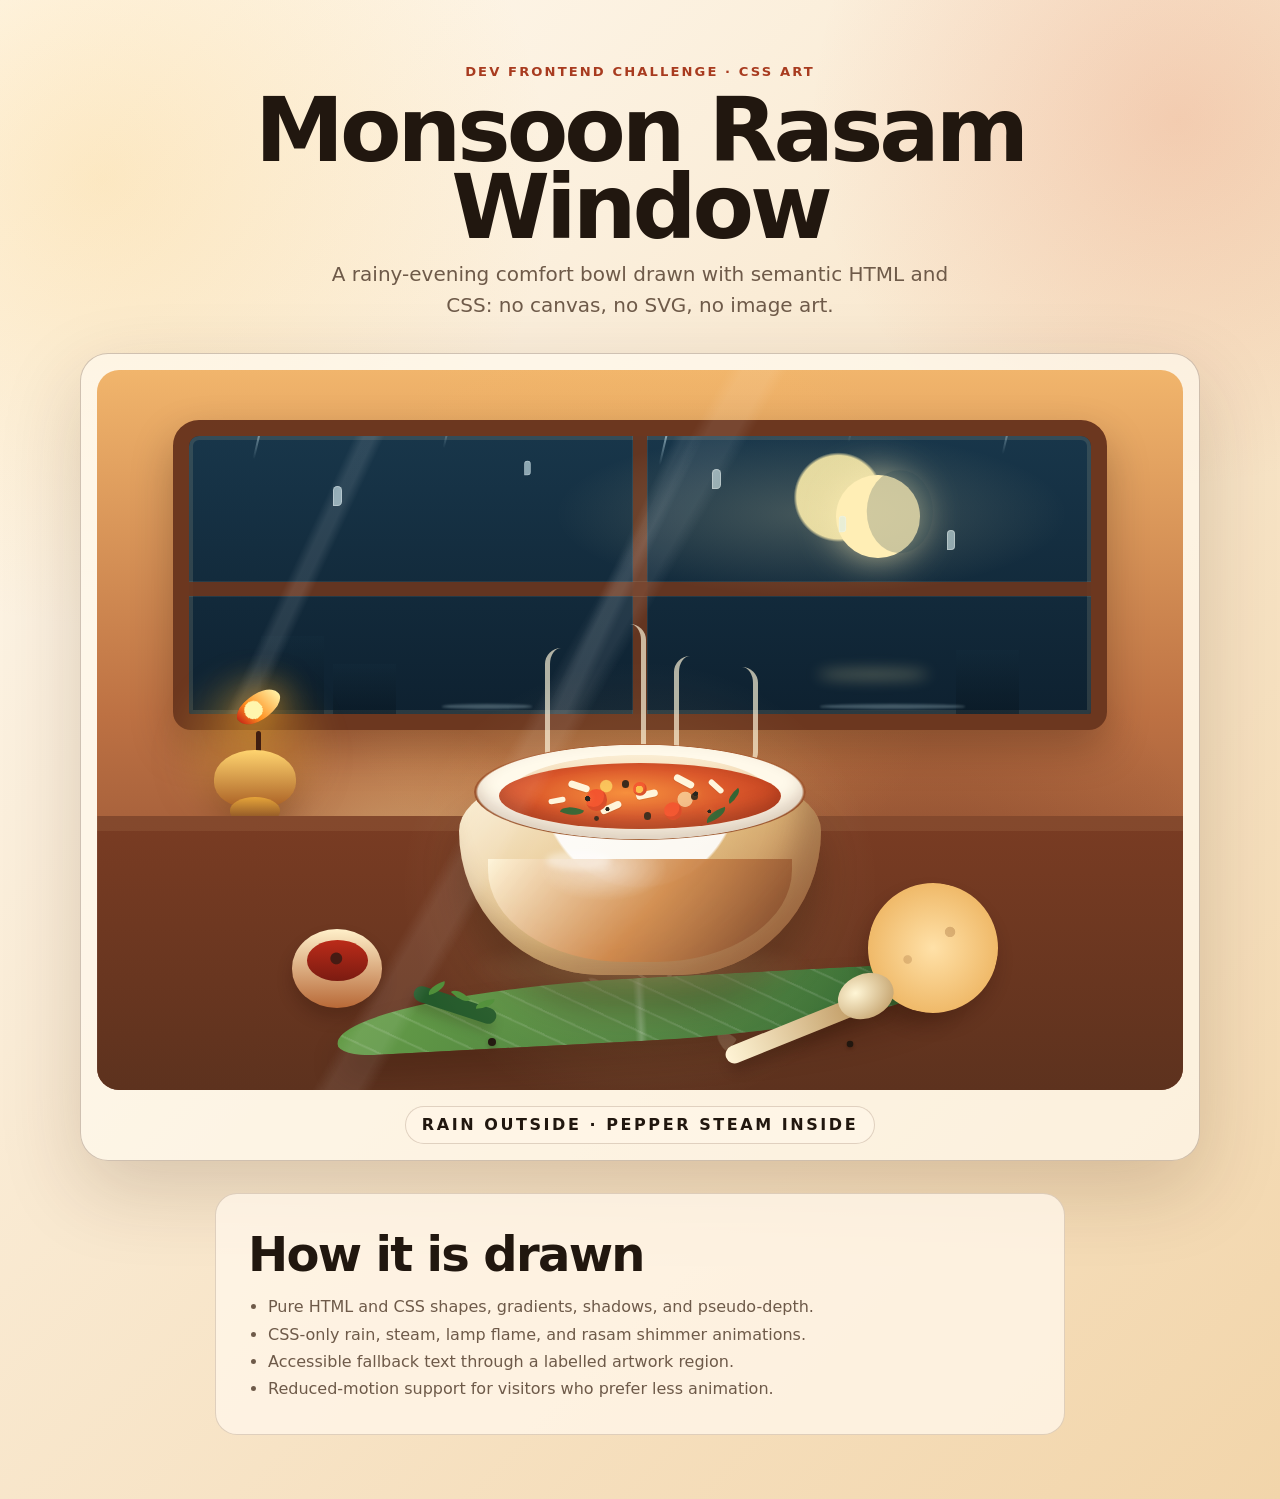
==== commit 0130e5eb: "Add final CSS art polish layers" ====
--- a/css-art/index.html
+++ b/css-art/index.html
@@ -75,9 +75,12 @@
             <span class="droplet d3"></span>
             <span class="droplet d4"></span>
             <span class="droplet d5"></span>
+            <span class="sill-puddle sp1"></span>
+            <span class="sill-puddle sp2"></span>
           </div>
 
           <div class="lamp" aria-hidden="true">
+            <span class="lamp-halo"></span>
             <span class="flame"></span>
             <span class="wick"></span>
             <span class="lamp-bowl"></span>
@@ -101,6 +104,10 @@
             <span class="steam s2"></span>
             <span class="steam s3"></span>
             <span class="steam s4"></span>
+            <span class="mustard-pop mp1"></span>
+            <span class="mustard-pop mp2"></span>
+            <span class="mustard-pop mp3"></span>
+            <span class="bowl-reflection"></span>
             <div class="bowl">
               <span class="bowl-rim"></span>
               <span class="rasam"></span>
--- a/css-art/styles.css
+++ b/css-art/styles.css
@@ -293,6 +293,27 @@
 .d4 { left: 37%; top: 8%; animation-delay: -3.4s; transform: scale(0.72); }
 .d5 { left: 72%; top: 28%; animation-delay: -0.9s; transform: scale(0.82); }
 
+.sill-puddle {
+  position: absolute;
+  bottom: 1.8%;
+  height: 0.28rem;
+  border-radius: 50%;
+  background: rgba(204, 232, 240, 0.28);
+  filter: blur(1px);
+  animation: puddle-glint 4.8s ease-in-out infinite;
+}
+
+.sp1 {
+  left: 28%;
+  width: 10%;
+}
+
+.sp2 {
+  right: 14%;
+  width: 16%;
+  animation-delay: -2.4s;
+}
+
 .table {
   position: absolute;
   inset: auto 0 0;
@@ -342,6 +363,18 @@
   width: min(38vw, 430px);
   aspect-ratio: 1.25;
   transform: translateX(-50%);
+}
+
+.bowl-reflection {
+  position: absolute;
+  left: 18%;
+  right: 18%;
+  bottom: -7%;
+  height: 18%;
+  border-radius: 50%;
+  background: radial-gradient(ellipse, rgba(255, 222, 151, 0.3), transparent 70%);
+  filter: blur(6px);
+  transform: scaleX(1.25);
 }
 
 .bowl {
@@ -501,6 +534,35 @@
 .s2 { left: 44%; height: 9rem; animation-delay: -1.3s; transform: scaleX(-1); }
 .s3 { left: 58%; height: 7rem; animation-delay: -2.2s; }
 .s4 { left: 70%; height: 6.3rem; animation-delay: -3s; transform: scaleX(-1); }
+
+.mustard-pop {
+  position: absolute;
+  z-index: 4;
+  width: 0.42rem;
+  aspect-ratio: 1;
+  border-radius: 50%;
+  background: #24160e;
+  box-shadow: 0 0 0 0.18rem rgba(255, 197, 54, 0.2);
+  opacity: 0;
+  animation: mustard-pop 2.8s ease-in-out infinite;
+}
+
+.mp1 {
+  left: 42%;
+  bottom: 65%;
+}
+
+.mp2 {
+  left: 57%;
+  bottom: 68%;
+  animation-delay: -0.9s;
+}
+
+.mp3 {
+  left: 51%;
+  bottom: 74%;
+  animation-delay: -1.8s;
+}
 
 .papad {
   position: absolute;
@@ -605,6 +667,18 @@
   width: min(12vw, 120px);
   height: min(18vw, 170px);
   filter: drop-shadow(0 13px 15px rgba(32, 11, 4, 0.25));
+}
+
+.lamp-halo {
+  position: absolute;
+  left: -32%;
+  top: -15%;
+  width: 160%;
+  aspect-ratio: 1;
+  border-radius: 50%;
+  background: radial-gradient(circle, rgba(255, 188, 57, 0.4), transparent 62%);
+  filter: blur(10px);
+  animation: lamp-glow 2.4s ease-in-out infinite;
 }
 
 .flame {
@@ -761,6 +835,47 @@
   }
 }
 
+@keyframes puddle-glint {
+  0%,
+  100% {
+    opacity: 0.28;
+    transform: scaleX(0.88);
+  }
+  50% {
+    opacity: 0.58;
+    transform: scaleX(1.1);
+  }
+}
+
+@keyframes mustard-pop {
+  0%,
+  18% {
+    opacity: 0;
+    transform: translateY(0) scale(0.45);
+  }
+  38% {
+    opacity: 0.9;
+    transform: translateY(-1.1rem) scale(1);
+  }
+  70%,
+  100% {
+    opacity: 0;
+    transform: translateY(-2.2rem) scale(0.5);
+  }
+}
+
+@keyframes lamp-glow {
+  0%,
+  100% {
+    opacity: 0.55;
+    transform: scale(0.95);
+  }
+  50% {
+    opacity: 0.82;
+    transform: scale(1.04);
+  }
+}
+
 @keyframes flame-dance {
   0%,
   100% {
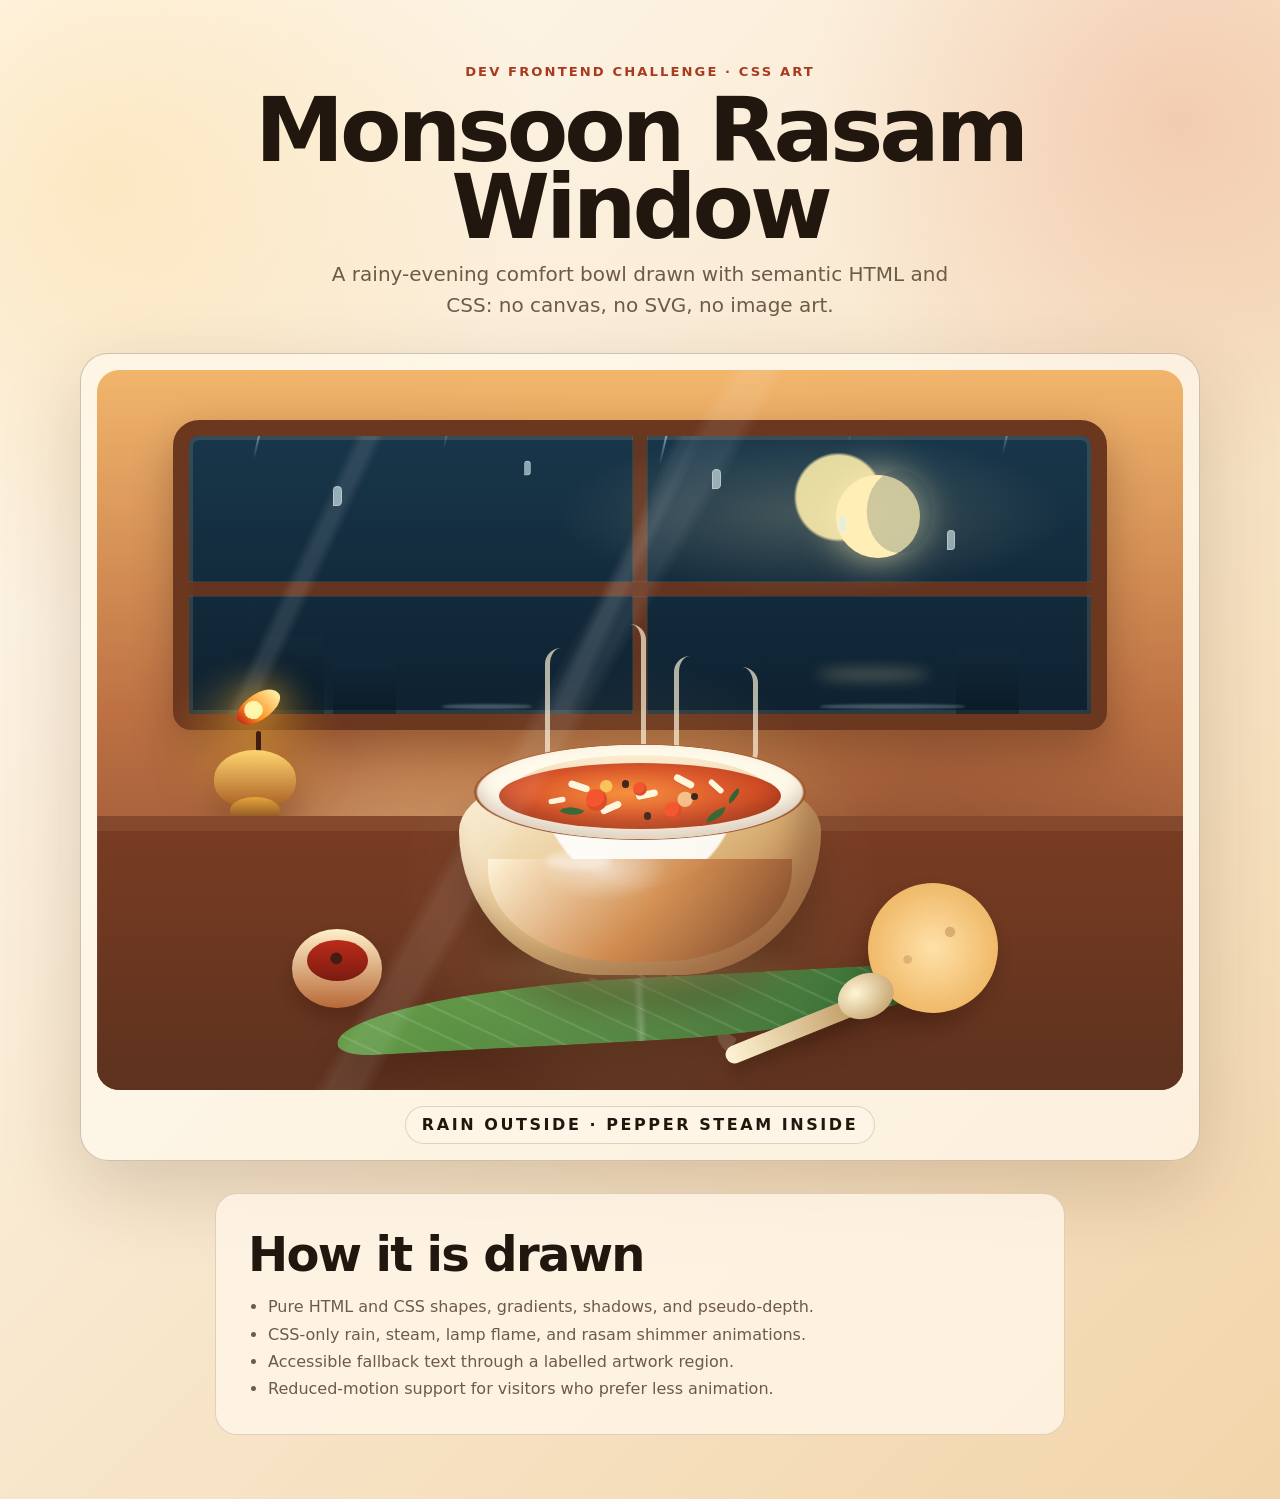
==== commit 29664699: "Clean up CSS art table details" ====
--- a/css-art/index.html
+++ b/css-art/index.html
@@ -92,10 +92,6 @@
             <span class="banana-leaf"></span>
             <span class="papad"></span>
             <span class="pickle-cup"><span></span></span>
-            <span class="pepper-scatter ps1"></span>
-            <span class="pepper-scatter ps2"></span>
-            <span class="pepper-scatter ps3"></span>
-            <span class="curry-sprig"><span></span><span></span><span></span></span>
             <span class="spoon"></span>
           </div>
 
@@ -104,9 +100,6 @@
             <span class="steam s2"></span>
             <span class="steam s3"></span>
             <span class="steam s4"></span>
-            <span class="mustard-pop mp1"></span>
-            <span class="mustard-pop mp2"></span>
-            <span class="mustard-pop mp3"></span>
             <span class="bowl-reflection"></span>
             <div class="bowl">
               <span class="bowl-rim"></span>
@@ -123,12 +116,9 @@
               <span class="pepper p1"></span>
               <span class="pepper p2"></span>
               <span class="pepper p3"></span>
-              <span class="pepper p4"></span>
-              <span class="pepper p5"></span>
               <span class="leaf l1"></span>
               <span class="leaf l2"></span>
               <span class="leaf l3"></span>
-              <span class="tempering"></span>
               <span class="bowl-front"></span>
               <span class="shine"></span>
             </div>
--- a/css-art/styles.css
+++ b/css-art/styles.css
@@ -465,8 +465,6 @@
 .p1 { left: 45%; top: 9%; }
 .p2 { left: 64%; top: 15%; }
 .p3 { left: 51%; top: 24%; }
-.p4 { left: 70%; top: 24%; transform: scale(0.78); }
-.p5 { left: 37%; top: 25%; transform: scale(0.7); }
 
 .leaf {
   width: 1.35rem;
@@ -479,22 +477,6 @@
 .l2 { left: 68%; top: 23%; transform: rotate(-18deg); }
 .l3 { left: 73%; top: 14%; transform: rotate(-38deg) scale(0.75); }
 
-.tempering {
-  position: absolute;
-  left: 31%;
-  top: 6%;
-  z-index: 2;
-  width: 42%;
-  height: 26%;
-  border-radius: 50%;
-  background:
-    radial-gradient(circle at 11% 45%, #111 0 0.16rem, transparent 0.18rem),
-    radial-gradient(circle at 24% 64%, #111 0 0.12rem, transparent 0.14rem),
-    radial-gradient(circle at 82% 36%, #111 0 0.14rem, transparent 0.16rem),
-    radial-gradient(circle at 91% 68%, #111 0 0.11rem, transparent 0.13rem),
-    radial-gradient(circle at 45% 28%, rgba(255, 219, 76, 0.76) 0 0.22rem, transparent 0.24rem);
-  filter: drop-shadow(0 0 3px rgba(255, 213, 79, 0.35));
-}
 
 .bowl-front {
   position: absolute;
@@ -535,34 +517,6 @@
 .s3 { left: 58%; height: 7rem; animation-delay: -2.2s; }
 .s4 { left: 70%; height: 6.3rem; animation-delay: -3s; transform: scaleX(-1); }
 
-.mustard-pop {
-  position: absolute;
-  z-index: 4;
-  width: 0.42rem;
-  aspect-ratio: 1;
-  border-radius: 50%;
-  background: #24160e;
-  box-shadow: 0 0 0 0.18rem rgba(255, 197, 54, 0.2);
-  opacity: 0;
-  animation: mustard-pop 2.8s ease-in-out infinite;
-}
-
-.mp1 {
-  left: 42%;
-  bottom: 65%;
-}
-
-.mp2 {
-  left: 57%;
-  bottom: 68%;
-  animation-delay: -0.9s;
-}
-
-.mp3 {
-  left: 51%;
-  bottom: 74%;
-  animation-delay: -1.8s;
-}
 
 .papad {
   position: absolute;
@@ -599,43 +553,6 @@
     linear-gradient(180deg, #bb2b19, #7b1b11);
 }
 
-.pepper-scatter {
-  position: absolute;
-  width: 0.52rem;
-  aspect-ratio: 1;
-  border-radius: 50%;
-  background: #21170f;
-  box-shadow: 0 2px 4px rgba(32, 12, 3, 0.26);
-}
-
-.ps1 { left: 36%; bottom: 16%; }
-.ps2 { left: 69%; bottom: 15%; transform: scale(0.82); }
-.ps3 { right: 30%; bottom: 32%; transform: scale(0.72); }
-
-.curry-sprig {
-  position: absolute;
-  left: 29%;
-  bottom: 28%;
-  width: min(9vw, 86px);
-  height: 1rem;
-  border-radius: 999px;
-  background: #245a2b;
-  transform: rotate(18deg);
-  box-shadow: 0 8px 12px rgba(32, 12, 3, 0.18);
-}
-
-.curry-sprig span {
-  position: absolute;
-  top: -0.42rem;
-  width: 1.2rem;
-  height: 0.58rem;
-  border-radius: 100% 0;
-  background: #4f8f39;
-}
-
-.curry-sprig span:nth-child(1) { left: 13%; transform: rotate(-35deg); }
-.curry-sprig span:nth-child(2) { left: 42%; transform: rotate(28deg); }
-.curry-sprig span:nth-child(3) { right: 6%; transform: rotate(-20deg); }
 
 .spoon {
   position: absolute;
@@ -847,23 +764,6 @@
   }
 }
 
-@keyframes mustard-pop {
-  0%,
-  18% {
-    opacity: 0;
-    transform: translateY(0) scale(0.45);
-  }
-  38% {
-    opacity: 0.9;
-    transform: translateY(-1.1rem) scale(1);
-  }
-  70%,
-  100% {
-    opacity: 0;
-    transform: translateY(-2.2rem) scale(0.5);
-  }
-}
-
 @keyframes lamp-glow {
   0%,
   100% {
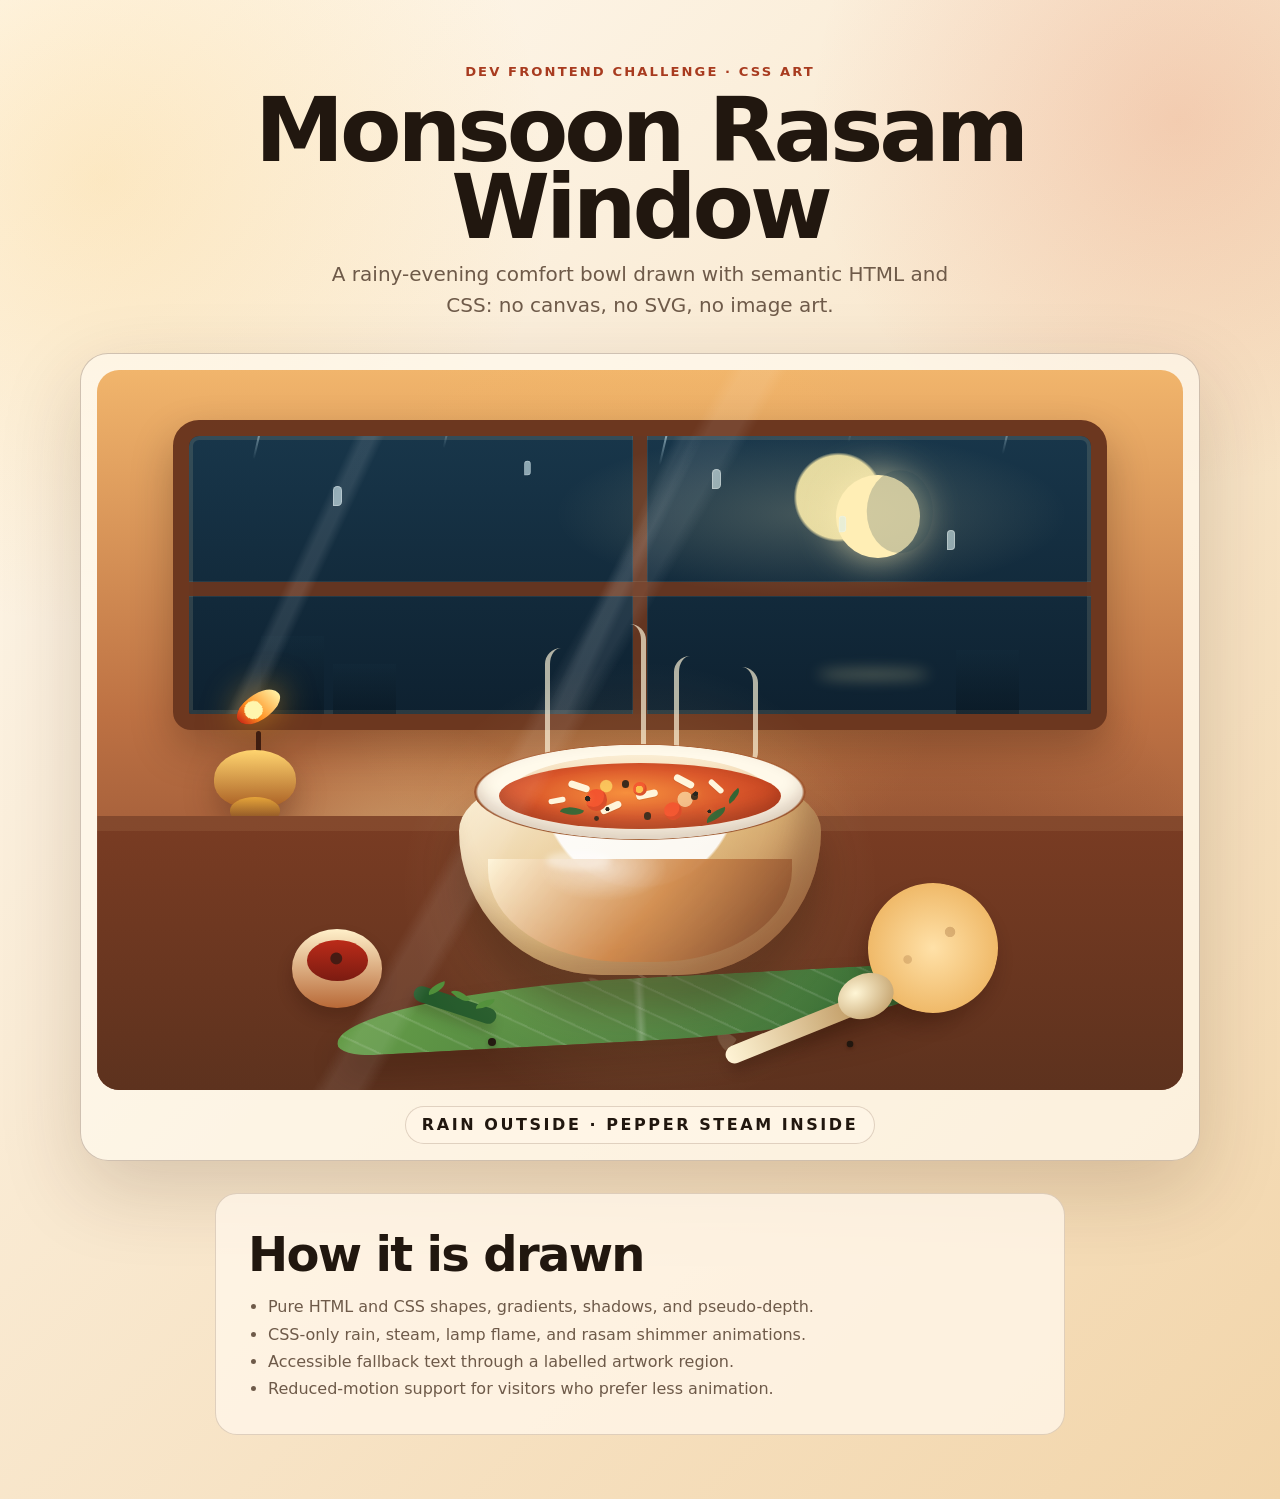
==== commit 15500107: "Restore detailed CSS art version" ====
--- a/css-art/index.html
+++ b/css-art/index.html
@@ -75,12 +75,9 @@
             <span class="droplet d3"></span>
             <span class="droplet d4"></span>
             <span class="droplet d5"></span>
-            <span class="sill-puddle sp1"></span>
-            <span class="sill-puddle sp2"></span>
           </div>
 
           <div class="lamp" aria-hidden="true">
-            <span class="lamp-halo"></span>
             <span class="flame"></span>
             <span class="wick"></span>
             <span class="lamp-bowl"></span>
@@ -92,6 +89,10 @@
             <span class="banana-leaf"></span>
             <span class="papad"></span>
             <span class="pickle-cup"><span></span></span>
+            <span class="pepper-scatter ps1"></span>
+            <span class="pepper-scatter ps2"></span>
+            <span class="pepper-scatter ps3"></span>
+            <span class="curry-sprig"><span></span><span></span><span></span></span>
             <span class="spoon"></span>
           </div>
 
@@ -100,7 +101,6 @@
             <span class="steam s2"></span>
             <span class="steam s3"></span>
             <span class="steam s4"></span>
-            <span class="bowl-reflection"></span>
             <div class="bowl">
               <span class="bowl-rim"></span>
               <span class="rasam"></span>
@@ -116,9 +116,12 @@
               <span class="pepper p1"></span>
               <span class="pepper p2"></span>
               <span class="pepper p3"></span>
+              <span class="pepper p4"></span>
+              <span class="pepper p5"></span>
               <span class="leaf l1"></span>
               <span class="leaf l2"></span>
               <span class="leaf l3"></span>
+              <span class="tempering"></span>
               <span class="bowl-front"></span>
               <span class="shine"></span>
             </div>
--- a/css-art/styles.css
+++ b/css-art/styles.css
@@ -293,27 +293,6 @@
 .d4 { left: 37%; top: 8%; animation-delay: -3.4s; transform: scale(0.72); }
 .d5 { left: 72%; top: 28%; animation-delay: -0.9s; transform: scale(0.82); }
 
-.sill-puddle {
-  position: absolute;
-  bottom: 1.8%;
-  height: 0.28rem;
-  border-radius: 50%;
-  background: rgba(204, 232, 240, 0.28);
-  filter: blur(1px);
-  animation: puddle-glint 4.8s ease-in-out infinite;
-}
-
-.sp1 {
-  left: 28%;
-  width: 10%;
-}
-
-.sp2 {
-  right: 14%;
-  width: 16%;
-  animation-delay: -2.4s;
-}
-
 .table {
   position: absolute;
   inset: auto 0 0;
@@ -363,18 +342,6 @@
   width: min(38vw, 430px);
   aspect-ratio: 1.25;
   transform: translateX(-50%);
-}
-
-.bowl-reflection {
-  position: absolute;
-  left: 18%;
-  right: 18%;
-  bottom: -7%;
-  height: 18%;
-  border-radius: 50%;
-  background: radial-gradient(ellipse, rgba(255, 222, 151, 0.3), transparent 70%);
-  filter: blur(6px);
-  transform: scaleX(1.25);
 }
 
 .bowl {
@@ -465,6 +432,8 @@
 .p1 { left: 45%; top: 9%; }
 .p2 { left: 64%; top: 15%; }
 .p3 { left: 51%; top: 24%; }
+.p4 { left: 70%; top: 24%; transform: scale(0.78); }
+.p5 { left: 37%; top: 25%; transform: scale(0.7); }
 
 .leaf {
   width: 1.35rem;
@@ -477,6 +446,22 @@
 .l2 { left: 68%; top: 23%; transform: rotate(-18deg); }
 .l3 { left: 73%; top: 14%; transform: rotate(-38deg) scale(0.75); }
 
+.tempering {
+  position: absolute;
+  left: 31%;
+  top: 6%;
+  z-index: 2;
+  width: 42%;
+  height: 26%;
+  border-radius: 50%;
+  background:
+    radial-gradient(circle at 11% 45%, #111 0 0.16rem, transparent 0.18rem),
+    radial-gradient(circle at 24% 64%, #111 0 0.12rem, transparent 0.14rem),
+    radial-gradient(circle at 82% 36%, #111 0 0.14rem, transparent 0.16rem),
+    radial-gradient(circle at 91% 68%, #111 0 0.11rem, transparent 0.13rem),
+    radial-gradient(circle at 45% 28%, rgba(255, 219, 76, 0.76) 0 0.22rem, transparent 0.24rem);
+  filter: drop-shadow(0 0 3px rgba(255, 213, 79, 0.35));
+}
 
 .bowl-front {
   position: absolute;
@@ -517,7 +502,6 @@
 .s3 { left: 58%; height: 7rem; animation-delay: -2.2s; }
 .s4 { left: 70%; height: 6.3rem; animation-delay: -3s; transform: scaleX(-1); }
 
-
 .papad {
   position: absolute;
   right: 17%;
@@ -553,6 +537,43 @@
     linear-gradient(180deg, #bb2b19, #7b1b11);
 }
 
+.pepper-scatter {
+  position: absolute;
+  width: 0.52rem;
+  aspect-ratio: 1;
+  border-radius: 50%;
+  background: #21170f;
+  box-shadow: 0 2px 4px rgba(32, 12, 3, 0.26);
+}
+
+.ps1 { left: 36%; bottom: 16%; }
+.ps2 { left: 69%; bottom: 15%; transform: scale(0.82); }
+.ps3 { right: 30%; bottom: 32%; transform: scale(0.72); }
+
+.curry-sprig {
+  position: absolute;
+  left: 29%;
+  bottom: 28%;
+  width: min(9vw, 86px);
+  height: 1rem;
+  border-radius: 999px;
+  background: #245a2b;
+  transform: rotate(18deg);
+  box-shadow: 0 8px 12px rgba(32, 12, 3, 0.18);
+}
+
+.curry-sprig span {
+  position: absolute;
+  top: -0.42rem;
+  width: 1.2rem;
+  height: 0.58rem;
+  border-radius: 100% 0;
+  background: #4f8f39;
+}
+
+.curry-sprig span:nth-child(1) { left: 13%; transform: rotate(-35deg); }
+.curry-sprig span:nth-child(2) { left: 42%; transform: rotate(28deg); }
+.curry-sprig span:nth-child(3) { right: 6%; transform: rotate(-20deg); }
 
 .spoon {
   position: absolute;
@@ -584,18 +605,6 @@
   width: min(12vw, 120px);
   height: min(18vw, 170px);
   filter: drop-shadow(0 13px 15px rgba(32, 11, 4, 0.25));
-}
-
-.lamp-halo {
-  position: absolute;
-  left: -32%;
-  top: -15%;
-  width: 160%;
-  aspect-ratio: 1;
-  border-radius: 50%;
-  background: radial-gradient(circle, rgba(255, 188, 57, 0.4), transparent 62%);
-  filter: blur(10px);
-  animation: lamp-glow 2.4s ease-in-out infinite;
 }
 
 .flame {
@@ -752,30 +761,6 @@
   }
 }
 
-@keyframes puddle-glint {
-  0%,
-  100% {
-    opacity: 0.28;
-    transform: scaleX(0.88);
-  }
-  50% {
-    opacity: 0.58;
-    transform: scaleX(1.1);
-  }
-}
-
-@keyframes lamp-glow {
-  0%,
-  100% {
-    opacity: 0.55;
-    transform: scale(0.95);
-  }
-  50% {
-    opacity: 0.82;
-    transform: scale(1.04);
-  }
-}
-
 @keyframes flame-dance {
   0%,
   100% {
